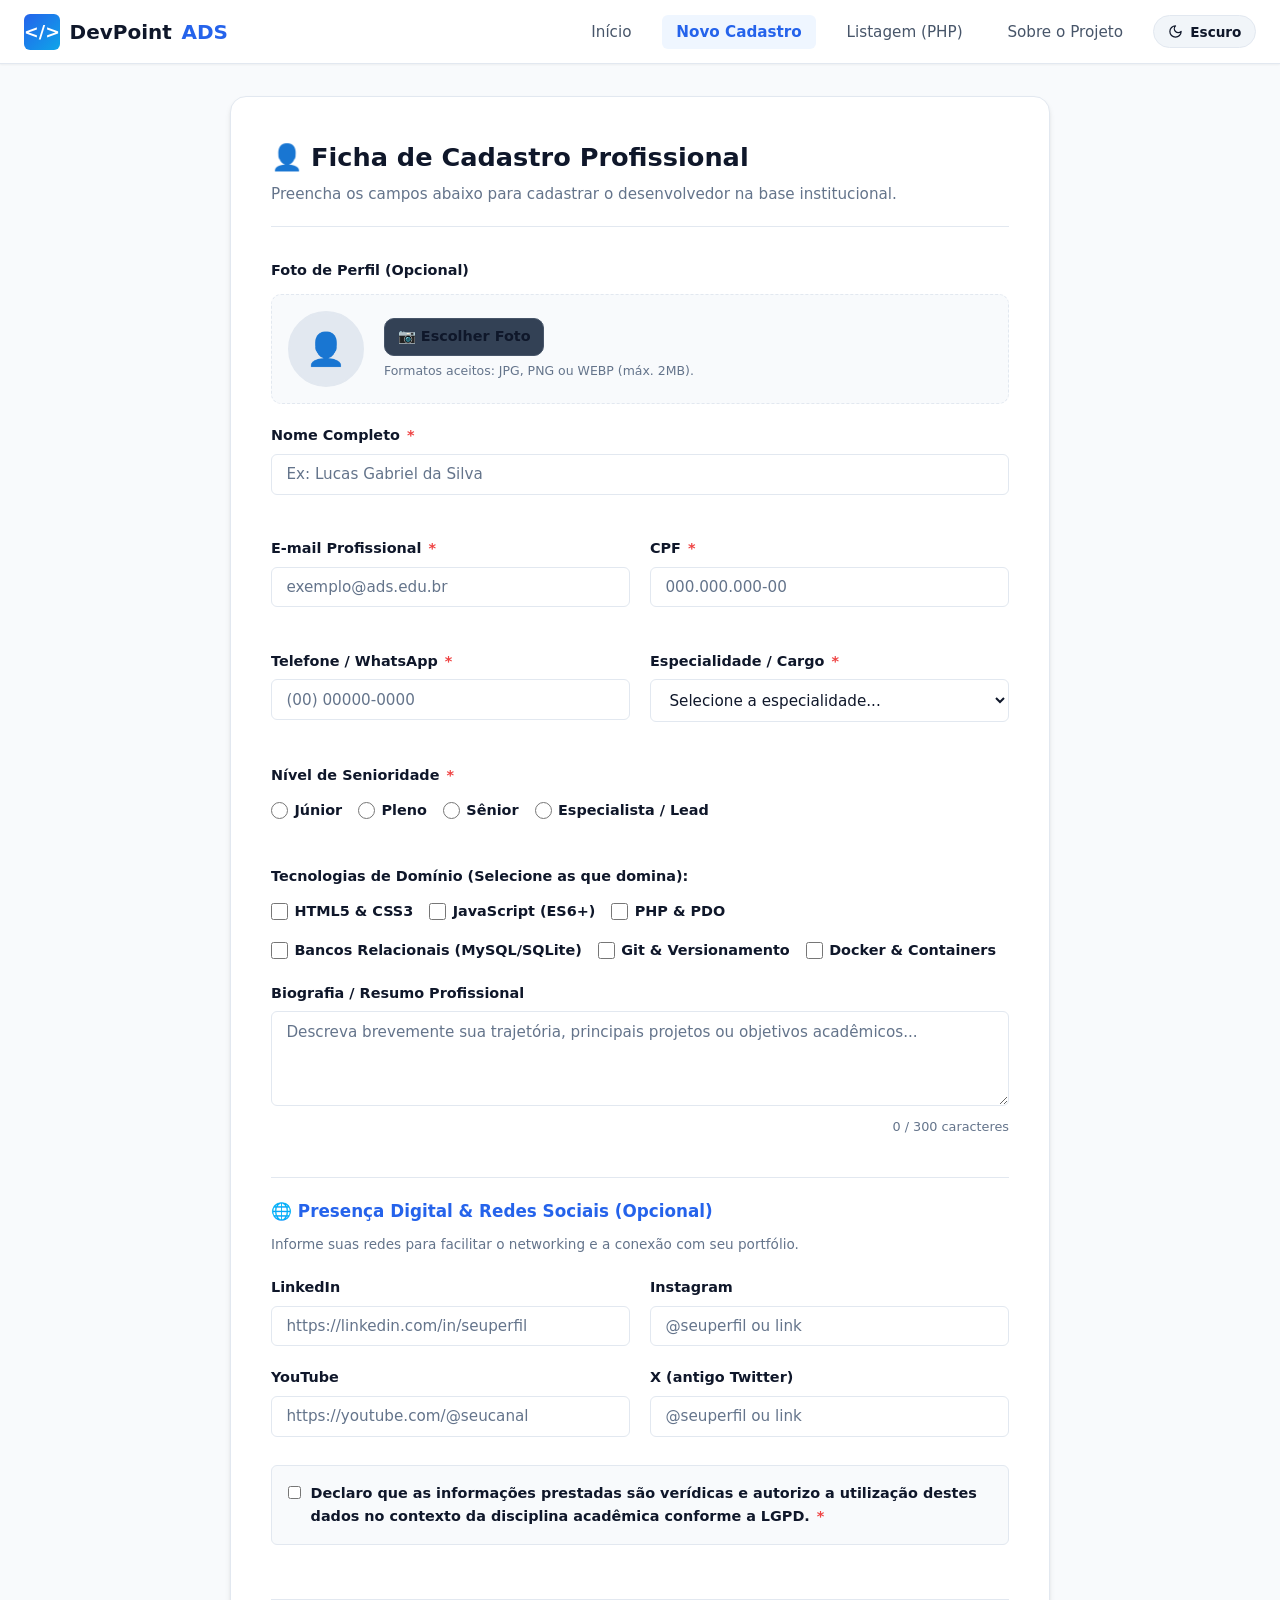
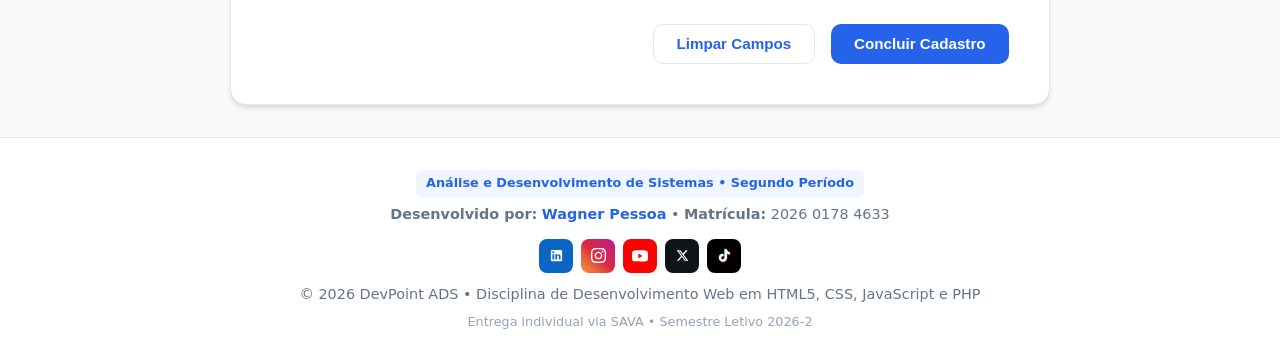
==== Introducao_Programacao_De_Computadores/Desenv. Web em Html5, Css, Javascript e Php/cadastro.html @ 794cc897 "Envio do Projeto" ====
<!DOCTYPE html>
<html lang="pt-BR">
<head>
    <meta charset="UTF-8">
    <meta name="viewport" content="width=device-width, initial-scale=1.0">
    <title>Cadastro de Desenvolvedor - DevPoint ADS</title>
    <script>
        (function () {
            var t = localStorage.getItem('devpoint-theme');
            if (!t) t = window.matchMedia('(prefers-color-scheme: dark)').matches ? 'dark' : 'light';
            document.documentElement.setAttribute('data-theme', t);
        })();
    </script>
    <link rel="stylesheet" href="css/style.css">
</head>
<body>

    <!-- CABEÇALHO / NAVBAR -->
    <header class="navbar">
        <div class="nav-container">
            <a href="index.html" class="brand">
                <div class="brand-icon">&lt;/&gt;</div>
                DevPoint <span>ADS</span>
            </a>
            <nav>
                <ul class="nav-links">
                    <li><a href="index.html">Início</a></li>
                    <li><a href="cadastro.html" class="active">Novo Cadastro</a></li>
                    <li><a href="listar.php">Listagem (PHP)</a></li>
                    <li><a href="sobre.html">Sobre o Projeto</a></li>
                    <li>
                        <button type="button" id="theme-toggle" class="theme-toggle-btn" aria-label="Alternar tema claro e escuro">
                            <span>Escuro</span>
                        </button>
                    </li>
                </ul>
            </nav>
        </div>
    </header>

    <!-- CONTEÚDO PRINCIPAL -->
    <main class="main-wrapper">

        <div class="form-card">
            <div class="form-header">
                <h2><span>&#128100;</span> Ficha de Cadastro Profissional</h2>
                <p>Preencha os campos abaixo para cadastrar o desenvolvedor na base institucional.</p>
            </div>

            <!-- FORMULÁRIO ENVIADO PARA O SCRIPT PHP VIA MÉTODO POST COM SUPORTE A UPLOAD -->
            <form id="form-cadastro" action="processa_cadastro.php" method="POST" enctype="multipart/form-data" novalidate>
                
                <div class="form-grid">

                    <!-- FOTO DE PERFIL COM PREVIEW INSTANTÂNEO -->
                    <div class="form-group form-group-full photo-upload-wrapper">
                        <label>Foto de Perfil (Opcional)</label>
                        <div class="photo-upload-box">
                            <div class="avatar-preview" id="avatar-preview-box">
                                <span id="avatar-icon">&#128100;</span>
                                <img id="avatar-img" src="" alt="Pré-visualização" style="display: none;">
                            </div>
                            <div class="photo-input-area">
                                <label for="foto" class="btn btn-secondary btn-sm" style="cursor: pointer; width: fit-content;">
                                    &#128247; Escolher Foto
                                </label>
                                <input type="file" id="foto" name="foto" accept="image/png, image/jpeg, image/webp" style="display: none;">
                                <button type="button" id="btn-remover-foto" class="btn btn-outline btn-sm" style="display: none; width: fit-content;">Remover</button>
                                <span class="photo-hint">Formatos aceitos: JPG, PNG ou WEBP (máx. 2MB).</span>
                            </div>
                        </div>
                    </div>

                    <!-- NOME COMPLETO -->
                    <div class="form-group form-group-full">
                        <label for="nome">Nome Completo <span class="required">*</span></label>
                        <input type="text" id="nome" name="nome" class="form-control" placeholder="Ex: Lucas Gabriel da Silva" required minlength="3">
                        <span class="field-feedback" id="feedback-nome"></span>
                    </div>

                    <!-- E-MAIL CORPORATIVO / ACADÊMICO -->
                    <div class="form-group">
                        <label for="email">E-mail Profissional <span class="required">*</span></label>
                        <input type="email" id="email" name="email" class="form-control" placeholder="exemplo@ads.edu.br" required>
                        <span class="field-feedback" id="feedback-email"></span>
                    </div>

                    <!-- CPF COM MÁSCARA JS -->
                    <div class="form-group">
                        <label for="cpf">CPF <span class="required">*</span></label>
                        <input type="text" id="cpf" name="cpf" class="form-control" placeholder="000.000.000-00" maxlength="14" required>
                        <span class="field-feedback" id="feedback-cpf"></span>
                    </div>

                    <!-- TELEFONE / WHATSAPP -->
                    <div class="form-group">
                        <label for="telefone">Telefone / WhatsApp <span class="required">*</span></label>
                        <input type="tel" id="telefone" name="telefone" class="form-control" placeholder="(00) 00000-0000" maxlength="15" required>
                        <span class="field-feedback" id="feedback-telefone"></span>
                    </div>

                    <!-- CARGO / ESPECIALIDADE (SELECT) -->
                    <div class="form-group">
                        <label for="cargo">Especialidade / Cargo <span class="required">*</span></label>
                        <select id="cargo" name="cargo" class="form-control" required>
                            <option value="">Selecione a especialidade...</option>
                            <option value="Desenvolvedor Front-End">Desenvolvedor Front-End</option>
                            <option value="Desenvolvedor Back-End">Desenvolvedor Back-End</option>
                            <option value="Desenvolvedor Full-Stack">Desenvolvedor Full-Stack</option>
                            <option value="Analista de Dados / BI">Analista de Dados / BI</option>
                            <option value="Engenheiro de DevOps">Engenheiro de DevOps</option>
                            <option value="Engenheiro de QA / Testes">Engenheiro de QA / Testes</option>
                        </select>
                        <span class="field-feedback" id="feedback-cargo"></span>
                    </div>

                    <!-- NÍVEL DE SENIORIDADE (RADIO BUTTONS) -->
                    <div class="form-group form-group-full">
                        <label>Nível de Senioridade <span class="required">*</span></label>
                        <div class="options-group">
                            <label class="option-item">
                                <input type="radio" name="nivel" value="Júnior" required> Júnior
                            </label>
                            <label class="option-item">
                                <input type="radio" name="nivel" value="Pleno"> Pleno
                            </label>
                            <label class="option-item">
                                <input type="radio" name="nivel" value="Sênior"> Sênior
                            </label>
                            <label class="option-item">
                                <input type="radio" name="nivel" value="Especialista / Lead"> Especialista / Lead
                            </label>
                        </div>
                        <span class="field-feedback" id="feedback-nivel"></span>
                    </div>

                    <!-- PRINCIPAIS COMPETÊNCIAS / HABILIDADES (CHECKBOXES) -->
                    <div class="form-group form-group-full">
                        <label>Tecnologias de Domínio (Selecione as que domina):</label>
                        <div class="options-group">
                            <label class="option-item">
                                <input type="checkbox" name="habilidades[]" value="HTML5/CSS3"> HTML5 &amp; CSS3
                            </label>
                            <label class="option-item">
                                <input type="checkbox" name="habilidades[]" value="JavaScript"> JavaScript (ES6+)
                            </label>
                            <label class="option-item">
                                <input type="checkbox" name="habilidades[]" value="PHP"> PHP &amp; PDO
                            </label>
                            <label class="option-item">
                                <input type="checkbox" name="habilidades[]" value="SQL/Relacional"> Bancos Relacionais (MySQL/SQLite)
                            </label>
                            <label class="option-item">
                                <input type="checkbox" name="habilidades[]" value="Git/GitHub"> Git &amp; Versionamento
                            </label>
                            <label class="option-item">
                                <input type="checkbox" name="habilidades[]" value="Docker"> Docker &amp; Containers
                            </label>
                        </div>
                    </div>

                    <!-- BIOGRAFIA / RESUMO DO PERFIL (TEXTAREA) -->
                    <div class="form-group form-group-full">
                        <label for="bio">Biografia / Resumo Profissional</label>
                        <textarea id="bio" name="bio" class="form-control" rows="4" maxlength="300" placeholder="Descreva brevemente sua trajetória, principais projetos ou objetivos acadêmicos..."></textarea>
                        <div class="textarea-char-count" id="bio-contador">0 / 300 caracteres</div>
                    </div>

                    <!-- SEÇÃO DE REDES SOCIAIS -->
                    <div class="form-group form-group-full form-section-divider">
                        <span class="form-section-title">&#127760; Presença Digital &amp; Redes Sociais (Opcional)</span>
                        <p class="form-section-desc">Informe suas redes para facilitar o networking e a conexão com seu portfólio.</p>
                    </div>

                    <!-- LINKEDIN -->
                    <div class="form-group">
                        <label for="linkedin">LinkedIn</label>
                        <input type="url" id="linkedin" name="linkedin" class="form-control" placeholder="https://linkedin.com/in/seuperfil">
                    </div>

                    <!-- INSTAGRAM -->
                    <div class="form-group">
                        <label for="instagram">Instagram</label>
                        <input type="text" id="instagram" name="instagram" class="form-control" placeholder="@seuperfil ou link">
                    </div>

                    <!-- YOUTUBE -->
                    <div class="form-group">
                        <label for="youtube">YouTube</label>
                        <input type="url" id="youtube" name="youtube" class="form-control" placeholder="https://youtube.com/@seucanal">
                    </div>

                    <!-- X (TWITTER) -->
                    <div class="form-group">
                        <label for="twitter_x">X (antigo Twitter)</label>
                        <input type="text" id="twitter_x" name="twitter_x" class="form-control" placeholder="@seuperfil ou link">
                    </div>

                    <!-- TERMOS E CONDIÇÕES (CHECKBOX OBRIGATÓRIO) -->
                    <div class="form-group form-group-full">
                        <div class="terms-box">
                            <input type="checkbox" id="termos" name="termos" value="aceito" required>
                            <label for="termos">
                                Declaro que as informações prestadas são verídicas e autorizo a utilização destes dados no contexto da disciplina acadêmica conforme a LGPD. <span class="required">*</span>
                            </label>
                        </div>
                        <span class="field-feedback" id="feedback-termos"></span>
                    </div>

                </div>

                <!-- BOTÕES DE SUBMISSÃO -->
                <div class="form-actions">
                    <button type="reset" class="btn btn-outline">Limpar Campos</button>
                    <button type="submit" class="btn btn-primary">Concluir Cadastro</button>
                </div>

            </form>
        </div>

    </main>

    <!-- RODAPÉ -->
    <footer>
        <div class="footer-content">
            <span class="footer-badge">Análise e Desenvolvimento de Sistemas &bull; Segundo Período</span>
            <p><strong>Desenvolvido por:</strong> <a href="https://github.com/WagnerPessoaDEV" target="_blank" rel="noopener noreferrer" class="author-name-link" title="Acessar Portfólio de Wagner Pessoa">Wagner Pessoa</a> &bull; <strong>Matrícula:</strong> 2026 0178 4633</p>
            <div class="footer-socials">
                <a href="https://www.linkedin.com/in/wagnerpessoadev/" target="_blank" rel="noopener noreferrer" class="social-btn social-btn-linkedin" title="LinkedIn">
                    <svg viewBox="0 0 24 24" width="15" height="15" fill="currentColor" aria-hidden="true"><path d="M19 3a2 2 0 0 1 2 2v14a2 2 0 0 1-2 2H5a2 2 0 0 1-2-2V5a2 2 0 0 1 2-2h14m-.5 15.5v-5.3a3.26 3.26 0 0 0-3.26-3.26c-.85 0-1.84.52-2.28 1.3v-1.11h-2.79v8.37h2.79v-4.93c0-.77.62-1.4 1.39-1.4a1.4 1.4 0 0 1 1.4 1.4v4.93h2.75M6.88 8.56a1.68 1.68 0 0 0 1.68-1.68c0-.93-.75-1.69-1.68-1.69a1.69 1.69 0 0 0-1.69 1.69c0 .93.76 1.68 1.69 1.68m1.39 9.94v-8.37H5.5v8.37h2.77z"/></svg>
                </a>
                <a href="https://www.instagram.com/wagnerpessoadev/" target="_blank" rel="noopener noreferrer" class="social-btn social-btn-instagram" title="Instagram">
                    <svg viewBox="0 0 24 24" width="15" height="15" fill="currentColor" aria-hidden="true"><path d="M12 2.163c3.204 0 3.584.012 4.85.07 3.252.148 4.771 1.691 4.919 4.919.058 1.265.069 1.645.069 4.849 0 3.205-.012 3.584-.069 4.849-.149 3.225-1.664 4.771-4.919 4.919-1.266.058-1.644.07-4.85.07-3.204 0-3.584-.012-4.849-.07-3.26-.149-4.771-1.699-4.919-4.92-.058-1.265-.07-1.644-.07-4.849 0-3.204.013-3.583.07-4.849.149-3.227 1.664-4.771 4.919-4.919 1.266-.057 1.645-.069 4.849-.069zm0-2.163c-3.259 0-3.667.014-4.947.072-4.358.2-6.78 2.618-6.98 6.98-.059 1.281-.073 1.689-.073 4.948 0 3.259.014 3.668.072 4.948.2 4.358 2.618 6.78 6.98 6.98 1.281.058 1.689.072 4.948.072 3.259 0 3.668-.014 4.948-.072 4.354-.2 6.782-2.618 6.979-6.98.059-1.28.073-1.689.073-4.948 0-3.259-.014-3.667-.072-4.947-.196-4.354-2.617-6.78-6.979-6.98-1.281-.059-1.69-.073-4.949-.073zm0 5.838c-3.403 0-6.162 2.759-6.162 6.162s2.759 6.163 6.162 6.163 6.162-2.759 6.162-6.163c0-3.403-2.759-6.162-6.162-6.162zm0 10.162c-2.209 0-4-1.79-4-4 0-2.209 1.791-4 4-4s4 1.791 4 4c0 2.21-1.791 4-4 4zm6.406-11.845c-.796 0-1.441.645-1.441 1.44s.645 1.44 1.441 1.44c.795 0 1.439-.645 1.439-1.44s-.644-1.44-1.439-1.44z"/></svg>
                </a>
                <a href="https://www.youtube.com/@wagnerpessoaDEV" target="_blank" rel="noopener noreferrer" class="social-btn social-btn-youtube" title="YouTube">
                    <svg viewBox="0 0 24 24" width="16" height="16" fill="currentColor" aria-hidden="true"><path d="M23.498 6.186a3.016 3.016 0 0 0-2.122-2.136C19.505 3.545 12 3.545 12 3.545s-7.505 0-9.377.505A3.017 3.017 0 0 0 .502 6.186C0 8.07 0 12 0 12s0 3.93.502 5.814a3.016 3.016 0 0 0 2.122 2.136c1.871.505 9.376.505 9.376.505s7.505 0 9.377-.505a3.015 3.015 0 0 0 2.122-2.136C24 15.93 24 12 24 12s0-3.93-.502-5.814zM9.545 15.568V8.432L15.818 12l-6.273 3.568z"/></svg>
                </a>
                <a href="https://x.com/WagnerPessoaDEV" target="_blank" rel="noopener noreferrer" class="social-btn social-btn-x" title="X (Twitter)">
                    <svg viewBox="0 0 24 24" width="13" height="13" fill="currentColor" aria-hidden="true"><path d="M18.244 2.25h3.308l-7.227 8.26 8.502 11.24H16.17l-5.214-6.817L4.99 21.75H1.68l7.73-8.835L1.254 2.25H8.08l4.713 6.231zm-1.161 17.52h1.833L7.084 4.126H5.117z"/></svg>
                </a>
                <a href="https://www.tiktok.com/@wagnerpessoadev" target="_blank" rel="noopener noreferrer" class="social-btn social-btn-tiktok" title="TikTok">
                    <svg viewBox="0 0 24 24" width="15" height="15" aria-hidden="true">
                        <path transform="translate(-0.7, -0.7)" fill="#25F4EE" d="M19.59 6.69a4.83 4.83 0 0 1-3.77-4.25V2h-3.45v13.67a2.89 2.89 0 0 1-5.2 1.74 2.89 2.89 0 0 1 2.31-4.64 2.93 2.93 0 0 1 .88.13V9.4a6.84 6.84 0 0 0-1-.05A6.33 6.33 0 0 0 5 20.1a6.34 6.34 0 0 0 10.86-4.43v-7a8.16 8.16 0 0 0 4.77 1.52v-3.4a4.85 4.85 0 0 1-1-.1z"/>
                        <path transform="translate(0.7, 0.7)" fill="#FE2C55" d="M19.59 6.69a4.83 4.83 0 0 1-3.77-4.25V2h-3.45v13.67a2.89 2.89 0 0 1-5.2 1.74 2.89 2.89 0 0 1 2.31-4.64 2.93 2.93 0 0 1 .88.13V9.4a6.84 6.84 0 0 0-1-.05A6.33 6.33 0 0 0 5 20.1a6.34 6.34 0 0 0 10.86-4.43v-7a8.16 8.16 0 0 0 4.77 1.52v-3.4a4.85 4.85 0 0 1-1-.1z"/>
                        <path fill="#FFFFFF" d="M19.59 6.69a4.83 4.83 0 0 1-3.77-4.25V2h-3.45v13.67a2.89 2.89 0 0 1-5.2 1.74 2.89 2.89 0 0 1 2.31-4.64 2.93 2.93 0 0 1 .88.13V9.4a6.84 6.84 0 0 0-1-.05A6.33 6.33 0 0 0 5 20.1a6.34 6.34 0 0 0 10.86-4.43v-7a8.16 8.16 0 0 0 4.77 1.52v-3.4a4.85 4.85 0 0 1-1-.1z"/>
                    </svg>
                </a>
            </div>
            <p>&copy; 2026 DevPoint ADS &bull; Disciplina de Desenvolvimento Web em HTML5, CSS, JavaScript e PHP</p>
            <p style="font-size: 0.8rem; color: #94a3b8;">Entrega individual via SAVA &bull; Semestre Letivo 2026-2</p>
        </div>
    </footer>

    <script src="js/main.js"></script>
</body>
</html>
---- Introducao_Programacao_De_Computadores/Desenv. Web em Html5, Css, Javascript e Php/css/style.css ----
/* ==============================================================================
   PROJETO: Sistema de Gestão de Desenvolvedores (DevPoint ADS)
   DISCIPLINA: Desenvolvimento Web em HTML5, CSS, JavaScript e PHP (2026-2)
   AUTOR: Wagner Pessoa (Matrícula: 2026 0178 4633) - ADS
   ARQUIVO: css/style.css
   CONCEITO: Design System com CSS Variables, Flexbox, Grid e Responsividade
   ============================================================================== */

/* --- 1. RESET E VARIÁVEIS GLOBAIS (TEMA CLARO & ESCURO) --- */
:root {
  color-scheme: light;

  --primary: #2563eb;
  --primary-hover: #1d4ed8;
  --primary-light: #eff6ff;
  --secondary: #475569;
  --accent: #0ea5e9;
  --success: #10b981;
  --success-bg: #ecfdf5;
  --danger: #ef4444;
  --danger-hover: #dc2626;
  --danger-bg: #fef2f2;
  --warning: #f59e0b;
  --warning-bg: #fffbeb;

  --bg-page: #f8fafc;
  --bg-surface: #ffffff;
  --bg-card: #ffffff;
  --bg-input: #ffffff;
  --bg-subtle: #f1f5f9;
  --bg-avatar: #e2e8f0;
  --bg-hover: #f8fafc;
  --text-main: #0f172a;
  --text-muted: #64748b;
  --border-color: #e2e8f0;
  --border-focus: #3b82f6;
  --card-hover-border: #cbd5e1;

  --hero-bg: linear-gradient(135deg, #1e293b, #0f172a);
  --btn-secondary-bg: #334155;
  --btn-secondary-text: #f1f5f9;
  --btn-secondary-border: #475569;
  --btn-secondary-hover: #475569;

  --badge-junior-bg: #dbeafe;
  --badge-junior-text: #1e40af;
  --badge-pleno-bg: #fef3c7;
  --badge-pleno-text: #92400e;
  --badge-senior-bg: #d1fae5;
  --badge-senior-text: #065f46;
  --badge-tech-text: #334155;

  --alert-success-border: #a7f3d0;
  --alert-success-text: #065f46;
  --alert-danger-border: #fecaca;
  --alert-danger-text: #991b1b;

  --shadow-sm: 0 1px 2px 0 rgba(0, 0, 0, 0.05);
  --shadow-md: 0 4px 6px -1px rgba(0, 0, 0, 0.1), 0 2px 4px -2px rgba(0, 0, 0, 0.1);
  --shadow-lg: 0 10px 15px -3px rgba(0, 0, 0, 0.1), 0 4px 6px -4px rgba(0, 0, 0, 0.1);

  --radius-sm: 6px;
  --radius-md: 10px;
  --radius-lg: 16px;
  --transition: all 0.2s ease-in-out;
  --font-family: system-ui, -apple-system, 'Segoe UI', Roboto, Helvetica, Arial, sans-serif;
}

[data-theme="dark"] {
  color-scheme: dark;

  --primary: #3b82f6;
  --primary-hover: #60a5fa;
  --primary-light: rgba(59, 130, 246, 0.16);
  --secondary: #cbd5e1;
  --accent: #38bdf8;
  --success: #34d399;
  --success-bg: rgba(16, 185, 129, 0.14);
  --danger: #f87171;
  --danger-hover: #ef4444;
  --danger-bg: rgba(239, 68, 68, 0.15);
  --warning: #fbbf24;
  --warning-bg: rgba(245, 158, 11, 0.14);

  --bg-page: #0b1120;
  --bg-surface: #0f172a;
  --bg-card: #111c31;
  --bg-input: #0b1324;
  --bg-subtle: #1e293b;
  --bg-avatar: #1e293b;
  --bg-hover: rgba(59, 130, 246, 0.08);
  --text-main: #f1f5f9;
  --text-muted: #94a3b8;
  --border-color: #1e293b;
  --border-focus: #60a5fa;
  --card-hover-border: #334155;

  --hero-bg: linear-gradient(135deg, #131f38, #080d1a);
  --btn-secondary-bg: #1e293b;
  --btn-secondary-text: #e2e8f0;
  --btn-secondary-border: #334155;
  --btn-secondary-hover: #334155;

  --badge-junior-bg: rgba(59, 130, 246, 0.2);
  --badge-junior-text: #93c5fd;
  --badge-pleno-bg: rgba(245, 158, 11, 0.2);
  --badge-pleno-text: #fcd34d;
  --badge-senior-bg: rgba(16, 185, 129, 0.2);
  --badge-senior-text: #6ee7b7;
  --badge-tech-text: #cbd5e1;

  --alert-success-border: rgba(16, 185, 129, 0.35);
  --alert-success-text: #6ee7b7;
  --alert-danger-border: rgba(239, 68, 68, 0.35);
  --alert-danger-text: #fca5a5;

  --shadow-sm: 0 1px 2px 0 rgba(0, 0, 0, 0.35);
  --shadow-md: 0 4px 10px -1px rgba(0, 0, 0, 0.45), 0 2px 4px -2px rgba(0, 0, 0, 0.35);
  --shadow-lg: 0 10px 20px -3px rgba(0, 0, 0, 0.55), 0 4px 6px -4px rgba(0, 0, 0, 0.4);
}

* {
  margin: 0;
  padding: 0;
  box-sizing: border-box;
}

body {
  font-family: var(--font-family);
  background-color: var(--bg-page);
  color: var(--text-main);
  line-height: 1.6;
  min-height: 100vh;
  display: flex;
  flex-direction: column;
  transition: background-color 0.25s ease, color 0.2s ease;
}

code {
  background-color: var(--bg-subtle);
  color: var(--primary);
  padding: 0.15rem 0.4rem;
  border-radius: 4px;
  font-size: 0.85em;
}

/* --- 2. HEADER E NAVEGAÇÃO --- */
.navbar {
  background-color: var(--bg-surface);
  border-bottom: 1px solid var(--border-color);
  position: sticky;
  top: 0;
  z-index: 100;
  box-shadow: var(--shadow-sm);
}

.nav-container {
  max-width: 1280px;
  margin: 0 auto;
  padding: 0.85rem 1.5rem;
  display: flex;
  justify-content: space-between;
  align-items: center;
}

.brand {
  display: flex;
  align-items: center;
  gap: 0.6rem;
  text-decoration: none;
  font-size: 1.25rem;
  font-weight: 700;
  color: var(--text-main);
}

.brand-icon {
  background: linear-gradient(135deg, var(--primary), var(--accent));
  color: #fff;
  width: 36px;
  height: 36px;
  border-radius: var(--radius-sm);
  display: flex;
  align-items: center;
  justify-content: center;
  font-size: 1.1rem;
}

.brand span {
  color: var(--primary);
}

.nav-links {
  display: flex;
  list-style: none;
  gap: 1rem;
  align-items: center;
}

.nav-links a {
  text-decoration: none;
  color: var(--secondary);
  font-weight: 500;
  padding: 0.5rem 0.9rem;
  border-radius: var(--radius-sm);
  transition: var(--transition);
  font-size: 0.95rem;
}

.nav-links a:hover {
  color: var(--primary);
  background-color: var(--primary-light);
}

.nav-links a.active {
  color: var(--primary);
  background-color: var(--primary-light);
  font-weight: 600;
}

/* Botão de alternância de tema (Claro/Escuro) */
.theme-toggle-btn {
  display: inline-flex;
  align-items: center;
  gap: 0.45rem;
  padding: 0.45rem 0.85rem;
  border-radius: 999px;
  background-color: var(--bg-subtle);
  color: var(--text-main);
  border: 1px solid var(--border-color);
  font-family: inherit;
  font-size: 0.85rem;
  font-weight: 600;
  cursor: pointer;
  transition: var(--transition);
}

.theme-toggle-btn:hover {
  border-color: var(--primary);
  color: var(--primary);
  background-color: var(--primary-light);
}

.theme-toggle-btn svg {
  display: block;
  flex-shrink: 0;
}

/* --- 3. CONTAINER PRINCIPAL --- */
.main-wrapper {
  flex: 1;
  max-width: 1280px;
  width: 100%;
  margin: 2rem auto;
  padding: 0 1.5rem;
}

/* --- 4. HERO SECTION (HOME) --- */
.hero {
  background: var(--hero-bg);
  color: #ffffff;
  border: 1px solid var(--border-color);
  border-radius: var(--radius-lg);
  padding: 3.5rem 2rem;
  text-align: center;
  margin-bottom: 2.5rem;
  box-shadow: var(--shadow-md);
  position: relative;
  overflow: hidden;
}

.hero::after {
  content: "";
  position: absolute;
  top: -50%;
  right: -20%;
  width: 400px;
  height: 400px;
  background: radial-gradient(circle, rgba(37, 99, 235, 0.25) 0%, transparent 70%);
  pointer-events: none;
}

.hero-tag {
  display: inline-block;
  background-color: rgba(37, 99, 235, 0.2);
  color: #93c5fd;
  border: 1px solid rgba(147, 197, 253, 0.3);
  padding: 0.35rem 0.9rem;
  border-radius: 999px;
  font-size: 0.85rem;
  font-weight: 600;
  margin-bottom: 1rem;
}

.hero h1 {
  font-size: 2.4rem;
  font-weight: 800;
  letter-spacing: -0.025em;
  margin-bottom: 1rem;
}

.hero p {
  font-size: 1.15rem;
  color: #cbd5e1;
  max-width: 680px;
  margin: 0 auto 2rem;
}

.hero-actions {
  display: flex;
  gap: 1rem;
  justify-content: center;
  flex-wrap: wrap;
}

/* --- 5. BOTÕES --- */
.btn {
  display: inline-flex;
  align-items: center;
  justify-content: center;
  gap: 0.5rem;
  padding: 0.65rem 1.4rem;
  border-radius: var(--radius-md);
  font-size: 0.95rem;
  font-weight: 600;
  cursor: pointer;
  text-decoration: none;
  border: 1px solid transparent;
  transition: var(--transition);
}

.btn-primary {
  background-color: var(--primary);
  color: #ffffff;
}

.btn-primary:hover {
  background-color: var(--primary-hover);
  box-shadow: 0 4px 12px rgba(37, 99, 235, 0.3);
  transform: translateY(-1px);
}

.btn-secondary {
  background-color: var(--btn-secondary-bg);
  color: var(--btn-secondary-text);
  border: 1px solid var(--btn-secondary-border);
}

.btn-secondary:hover {
  background-color: var(--btn-secondary-hover);
  color: #ffffff;
}

.btn-outline {
  background-color: transparent;
  color: var(--primary);
  border-color: var(--border-color);
}

.btn-outline:hover {
  background-color: var(--primary-light);
  border-color: var(--primary);
}

.btn-danger {
  background-color: var(--danger);
  color: #ffffff;
}

.btn-danger:hover {
  background-color: var(--danger-hover);
}

.btn-sm {
  padding: 0.4rem 0.8rem;
  font-size: 0.85rem;
}

/* --- 6. GRIDS E CARDS --- */
.grid-cards {
  display: grid;
  grid-template-columns: repeat(auto-fit, minmax(280px, 1fr));
  gap: 1.5rem;
  margin-bottom: 2.5rem;
}

.card {
  background-color: var(--bg-card);
  border: 1px solid var(--border-color);
  border-radius: var(--radius-md);
  padding: 1.75rem;
  box-shadow: var(--shadow-sm);
  transition: var(--transition);
}

.card:hover {
  border-color: var(--card-hover-border);
  box-shadow: var(--shadow-md);
  transform: translateY(-2px);
}

.card-icon {
  width: 48px;
  height: 48px;
  border-radius: var(--radius-md);
  background-color: var(--primary-light);
  color: var(--primary);
  display: flex;
  align-items: center;
  justify-content: center;
  font-size: 1.4rem;
  margin-bottom: 1rem;
}

.card h3 {
  font-size: 1.2rem;
  margin-bottom: 0.5rem;
  color: var(--text-main);
}

.card p {
  color: var(--text-muted);
  font-size: 0.95rem;
}

/* --- 7. FORMULÁRIO DE CADASTRO --- */
.form-card {
  background-color: var(--bg-card);
  border: 1px solid var(--border-color);
  border-radius: var(--radius-lg);
  padding: 2.5rem;
  box-shadow: var(--shadow-md);
  max-width: 820px;
  margin: 0 auto;
}

.form-header {
  border-bottom: 1px solid var(--border-color);
  padding-bottom: 1.25rem;
  margin-bottom: 2rem;
}

.form-header h2 {
  font-size: 1.6rem;
  color: var(--text-main);
  display: flex;
  align-items: center;
  gap: 0.5rem;
}

.form-header p {
  color: var(--text-muted);
  font-size: 0.95rem;
  margin-top: 0.25rem;
}

.form-grid {
  display: grid;
  grid-template-columns: 1fr 1fr;
  gap: 1.25rem;
}

.form-group-full {
  grid-column: 1 / -1;
}

.form-group {
  display: flex;
  flex-direction: column;
  gap: 0.4rem;
}

.form-group label {
  font-weight: 600;
  font-size: 0.9rem;
  color: var(--text-main);
}

.form-group label .required {
  color: var(--danger);
  margin-left: 2px;
}

.form-control {
  width: 100%;
  padding: 0.65rem 0.9rem;
  font-size: 0.95rem;
  font-family: inherit;
  color: var(--text-main);
  background-color: var(--bg-input);
  border: 1px solid var(--border-color);
  border-radius: var(--radius-sm);
  transition: var(--transition);
}

.form-control::placeholder {
  color: var(--text-muted);
}

select.form-control option {
  background-color: var(--bg-card);
  color: var(--text-main);
}

.form-control:focus {
  outline: none;
  border-color: var(--border-focus);
  box-shadow: 0 0 0 3px rgba(37, 99, 235, 0.15);
}

.form-control.is-invalid {
  border-color: var(--danger);
  background-color: var(--danger-bg);
}

.form-control.is-valid {
  border-color: var(--success);
}

.field-feedback {
  font-size: 0.8rem;
  color: var(--danger);
  min-height: 1rem;
}

/* Upload e Pré-visualização de Foto */
.photo-upload-box {
  display: flex;
  align-items: center;
  gap: 1.25rem;
  padding: 1rem;
  background-color: var(--bg-page);
  border: 1px dashed var(--border-color);
  border-radius: var(--radius-md);
  margin-top: 0.35rem;
}

.avatar-preview {
  width: 76px;
  height: 76px;
  border-radius: 50%;
  background-color: var(--bg-avatar);
  border: 2px solid var(--border-color);
  display: flex;
  align-items: center;
  justify-content: center;
  overflow: hidden;
  font-size: 2rem;
  color: var(--text-muted);
  flex-shrink: 0;
}

.avatar-preview img {
  width: 100%;
  height: 100%;
  object-fit: cover;
}

.photo-input-area {
  display: flex;
  flex-direction: column;
  gap: 0.35rem;
}

.photo-hint {
  font-size: 0.78rem;
  color: var(--text-muted);
}

/* Divisores de Seção no Formulário */
.form-section-divider {
  margin-top: 1.25rem;
  padding-top: 1.25rem;
  border-top: 1px solid var(--border-color);
}

.form-section-title {
  font-size: 1.05rem;
  font-weight: 700;
  color: var(--primary);
  display: block;
}

.form-section-desc {
  font-size: 0.85rem;
  color: var(--text-muted);
  margin-top: 0.2rem;
}

/* Redes Sociais na Tabela de Listagem */
.social-badges {
  display: flex;
  align-items: center;
  gap: 0.35rem;
  margin-top: 0.4rem;
  flex-wrap: nowrap;
}

.social-badges .social-btn {
  width: 26px;
  height: 26px;
  padding: 0;
  border-radius: 6px;
}

.social-btn {
  display: inline-flex;
  align-items: center;
  justify-content: center;
  gap: 0.4rem;
  padding: 0.25rem 0.6rem;
  border-radius: var(--radius-sm);
  font-size: 0.8rem;
  font-weight: 600;
  text-decoration: none;
  transition: var(--transition);
}

.social-btn svg {
  display: block;
  flex-shrink: 0;
}

.footer-socials .social-btn {
  width: 34px;
  height: 34px;
  padding: 0;
  border-radius: 8px;
}

.social-btn-linkedin {
  background-color: #0a66c2;
  color: #ffffff;
}

.social-btn-instagram {
  background: linear-gradient(45deg, #f09433 0%, #e6683c 25%, #dc2743 50%, #cc2366 75%, #bc1888 100%);
  color: #ffffff;
}

.social-btn-youtube {
  background-color: #ff0000;
  color: #ffffff;
}

.social-btn-x {
  background-color: #0f1419;
  color: #ffffff;
}

.social-btn-tiktok {
  background-color: #010101;
  color: #ffffff;
}

[data-theme="dark"] .social-btn-x,
[data-theme="dark"] .social-btn-tiktok {
  box-shadow: inset 0 0 0 1px rgba(255, 255, 255, 0.18);
}

.social-btn:hover {
  opacity: 0.85;
  transform: translateY(-1px);
}

.dev-avatar-table,
.dev-avatar-fallback {
  width: 50px;
  height: 50px;
  border-radius: 50%;
  border: 2px solid var(--border-color);
  box-shadow: var(--shadow-sm);
  flex-shrink: 0;
}

.dev-avatar-table {
  object-fit: cover;
}

.dev-avatar-fallback {
  background-color: var(--bg-avatar);
  display: flex;
  align-items: center;
  justify-content: center;
  font-size: 1.35rem;
  color: var(--text-muted);
}

.dev-profile-cell {
  display: flex;
  align-items: center;
  gap: 0.85rem;
  min-width: 230px;
}

.dev-profile-info {
  display: flex;
  flex-direction: column;
  gap: 0.15rem;
}

.dev-name {
  color: var(--text-main);
  font-size: 0.98rem;
  font-weight: 700;
  line-height: 1.25;
  white-space: nowrap;
}

.dev-cpf {
  font-size: 0.8rem;
  color: var(--text-muted);
  white-space: nowrap;
  font-variant-numeric: tabular-nums;
}

.dev-contact-cell {
  display: flex;
  flex-direction: column;
  gap: 0.2rem;
  white-space: nowrap;
}

.dev-email {
  color: var(--primary);
  text-decoration: none;
  font-weight: 500;
  font-size: 0.9rem;
}

.dev-email:hover {
  text-decoration: underline;
}

.dev-phone {
  color: var(--text-muted);
  font-size: 0.82rem;
  font-variant-numeric: tabular-nums;
}

.dev-role-cell {
  display: flex;
  flex-direction: column;
  align-items: flex-start;
  gap: 0.35rem;
  white-space: nowrap;
}

.dev-cargo {
  font-weight: 600;
  font-size: 0.9rem;
  color: var(--text-main);
}

.dev-skills-cell {
  min-width: 195px;
  max-width: 265px;
}

.skills-list {
  display: flex;
  flex-wrap: wrap;
  gap: 0.35rem;
}

.dev-bio-snippet {
  font-size: 0.8rem;
  color: var(--text-muted);
  margin-top: 0.45rem;
  font-style: italic;
  line-height: 1.4;
}

.dev-date-cell {
  white-space: nowrap;
  font-size: 0.85rem;
  color: var(--secondary);
  font-variant-numeric: tabular-nums;
}

.textarea-char-count {
  font-size: 0.8rem;
  color: var(--text-muted);
  text-align: right;
  margin-top: 0.25rem;
}

/* Opções de rádio e checkbox personalizadas */
.options-group {
  display: flex;
  flex-wrap: wrap;
  gap: 1rem;
  margin-top: 0.35rem;
}

.option-item {
  display: flex;
  align-items: center;
  gap: 0.4rem;
  font-size: 0.92rem;
  cursor: pointer;
  color: var(--text-main);
}

.option-item input[type="radio"],
.option-item input[type="checkbox"] {
  cursor: pointer;
  accent-color: var(--primary);
  width: 17px;
  height: 17px;
}

.terms-box {
  display: flex;
  align-items: flex-start;
  gap: 0.6rem;
  padding: 1rem;
  background-color: var(--bg-page);
  border: 1px solid var(--border-color);
  border-radius: var(--radius-sm);
  margin-top: 0.5rem;
}

.terms-box input {
  margin-top: 0.25rem;
}

.form-actions {
  display: flex;
  justify-content: flex-end;
  gap: 1rem;
  margin-top: 2rem;
  padding-top: 1.5rem;
  border-top: 1px solid var(--border-color);
}

/* --- 8. TABELA DE DADOS (LISTAR) --- */
.table-card {
  background-color: var(--bg-card);
  border: 1px solid var(--border-color);
  border-radius: var(--radius-lg);
  padding: 1.75rem;
  box-shadow: var(--shadow-sm);
}

.table-toolbar {
  display: flex;
  justify-content: space-between;
  align-items: center;
  flex-wrap: wrap;
  gap: 1rem;
  margin-bottom: 1.5rem;
}

.search-box {
  position: relative;
  min-width: 280px;
}

.search-box input {
  padding-left: 2.2rem;
}

.search-icon {
  position: absolute;
  left: 0.75rem;
  top: 50%;
  transform: translateY(-50%);
  color: var(--text-muted);
  font-size: 0.9rem;
}

.table-responsive {
  width: 100%;
  overflow-x: auto;
}

table {
  width: 100%;
  border-collapse: collapse;
  text-align: left;
}

th {
  background-color: var(--bg-subtle);
  color: var(--secondary);
  font-size: 0.78rem;
  text-transform: uppercase;
  letter-spacing: 0.04em;
  font-weight: 700;
  padding: 0.85rem 0.75rem;
  border-bottom: 2px solid var(--border-color);
  white-space: nowrap;
}

td {
  padding: 0.95rem 0.75rem;
  border-bottom: 1px solid var(--border-color);
  font-size: 0.93rem;
  vertical-align: middle;
}

tbody tr:hover {
  background-color: var(--bg-hover);
}

/* Badges e tags */
.badge {
  display: inline-block;
  padding: 0.25rem 0.6rem;
  border-radius: 999px;
  font-size: 0.78rem;
  font-weight: 600;
}

.badge-junior {
  background-color: var(--badge-junior-bg);
  color: var(--badge-junior-text);
}

.badge-pleno {
  background-color: var(--badge-pleno-bg);
  color: var(--badge-pleno-text);
}

.badge-senior {
  background-color: var(--badge-senior-bg);
  color: var(--badge-senior-text);
}

.badge-tech {
  background-color: var(--bg-subtle);
  color: var(--badge-tech-text);
  border: 1px solid var(--border-color);
  margin: 0;
  white-space: nowrap;
}

/* --- 9. ALERTAS --- */
.alert {
  padding: 1rem 1.25rem;
  border-radius: var(--radius-md);
  margin-bottom: 1.5rem;
  display: flex;
  align-items: center;
  justify-content: space-between;
  border: 1px solid transparent;
}

.alert-success {
  background-color: var(--success-bg);
  border-color: var(--alert-success-border);
  color: var(--alert-success-text);
}

.alert-danger {
  background-color: var(--danger-bg);
  border-color: var(--alert-danger-border);
  color: var(--alert-danger-text);
}

.alert-close {
  background: transparent;
  border: none;
  font-size: 1.2rem;
  cursor: pointer;
  color: inherit;
  opacity: 0.6;
}

.alert-close:hover {
  opacity: 1;
}

/* Card de Perfil do Autor / Aluno (sobre.html) */
.author-card {
  background-color: var(--bg-surface);
  border: 1px solid var(--border-color);
  border-radius: var(--radius-lg);
  padding: 1.75rem;
  box-shadow: var(--shadow-sm);
  display: flex;
  flex-direction: column;
  gap: 1.5rem;
}

.author-card-header {
  display: flex;
  align-items: center;
  gap: 1.5rem;
  flex-wrap: wrap;
}

.author-avatar-wrapper {
  position: relative;
  width: 90px;
  height: 90px;
  border-radius: 50%;
  overflow: hidden;
  border: 3px solid var(--primary);
  box-shadow: var(--shadow-md);
  flex-shrink: 0;
  background-color: var(--bg-subtle);
}

.author-avatar-img {
  width: 100%;
  height: 100%;
  object-fit: cover;
  object-position: center 58%;
  display: block;
}

.author-info h3 {
  font-size: 1.4rem;
  color: var(--text-main);
  margin-bottom: 0.2rem;
}

.author-subtitle {
  color: var(--text-muted);
  font-size: 0.95rem;
  margin-bottom: 0.75rem;
}

.author-socials {
  margin-top: 0.5rem;
  display: flex;
  gap: 0.5rem;
  flex-wrap: wrap;
}

.author-socials .social-btn {
  padding: 0.35rem 0.75rem;
  font-size: 0.85rem;
}

.author-name-link {
  color: var(--primary);
  text-decoration: none;
  font-weight: 700;
  transition: var(--transition);
}

.author-name-link:hover {
  color: var(--primary-hover);
  text-decoration: underline;
}

.footer-socials {
  display: flex;
  justify-content: center;
  gap: 0.5rem;
  margin-top: 0.4rem;
  margin-bottom: 0.2rem;
  flex-wrap: wrap;
}

/* --- 10. FOOTER --- */
footer {
  background-color: var(--bg-surface);
  border-top: 1px solid var(--border-color);
  padding: 2rem 1.5rem;
  margin-top: auto;
  text-align: center;
}

.footer-content {
  max-width: 1280px;
  margin: 0 auto;
  color: var(--text-muted);
  font-size: 0.9rem;
  display: flex;
  flex-direction: column;
  gap: 0.4rem;
}

.footer-badge {
  display: inline-block;
  background-color: var(--primary-light);
  color: var(--primary);
  font-weight: 600;
  padding: 0.2rem 0.6rem;
  border-radius: var(--radius-sm);
  font-size: 0.8rem;
  width: fit-content;
  margin: 0 auto;
}

/* --- 11. RESPONSIVIDADE --- */
@media (max-width: 768px) {
  .nav-container {
    flex-direction: column;
    gap: 1rem;
  }

  .nav-links {
    flex-wrap: wrap;
    justify-content: center;
  }

  .form-grid {
    grid-template-columns: 1fr;
  }

  .hero h1 {
    font-size: 1.8rem;
  }

  .hero p {
    font-size: 1rem;
  }

  .form-card {
    padding: 1.5rem;
  }

  .table-toolbar {
    flex-direction: column;
    align-items: stretch;
  }

  .search-box {
    width: 100%;
  }
}
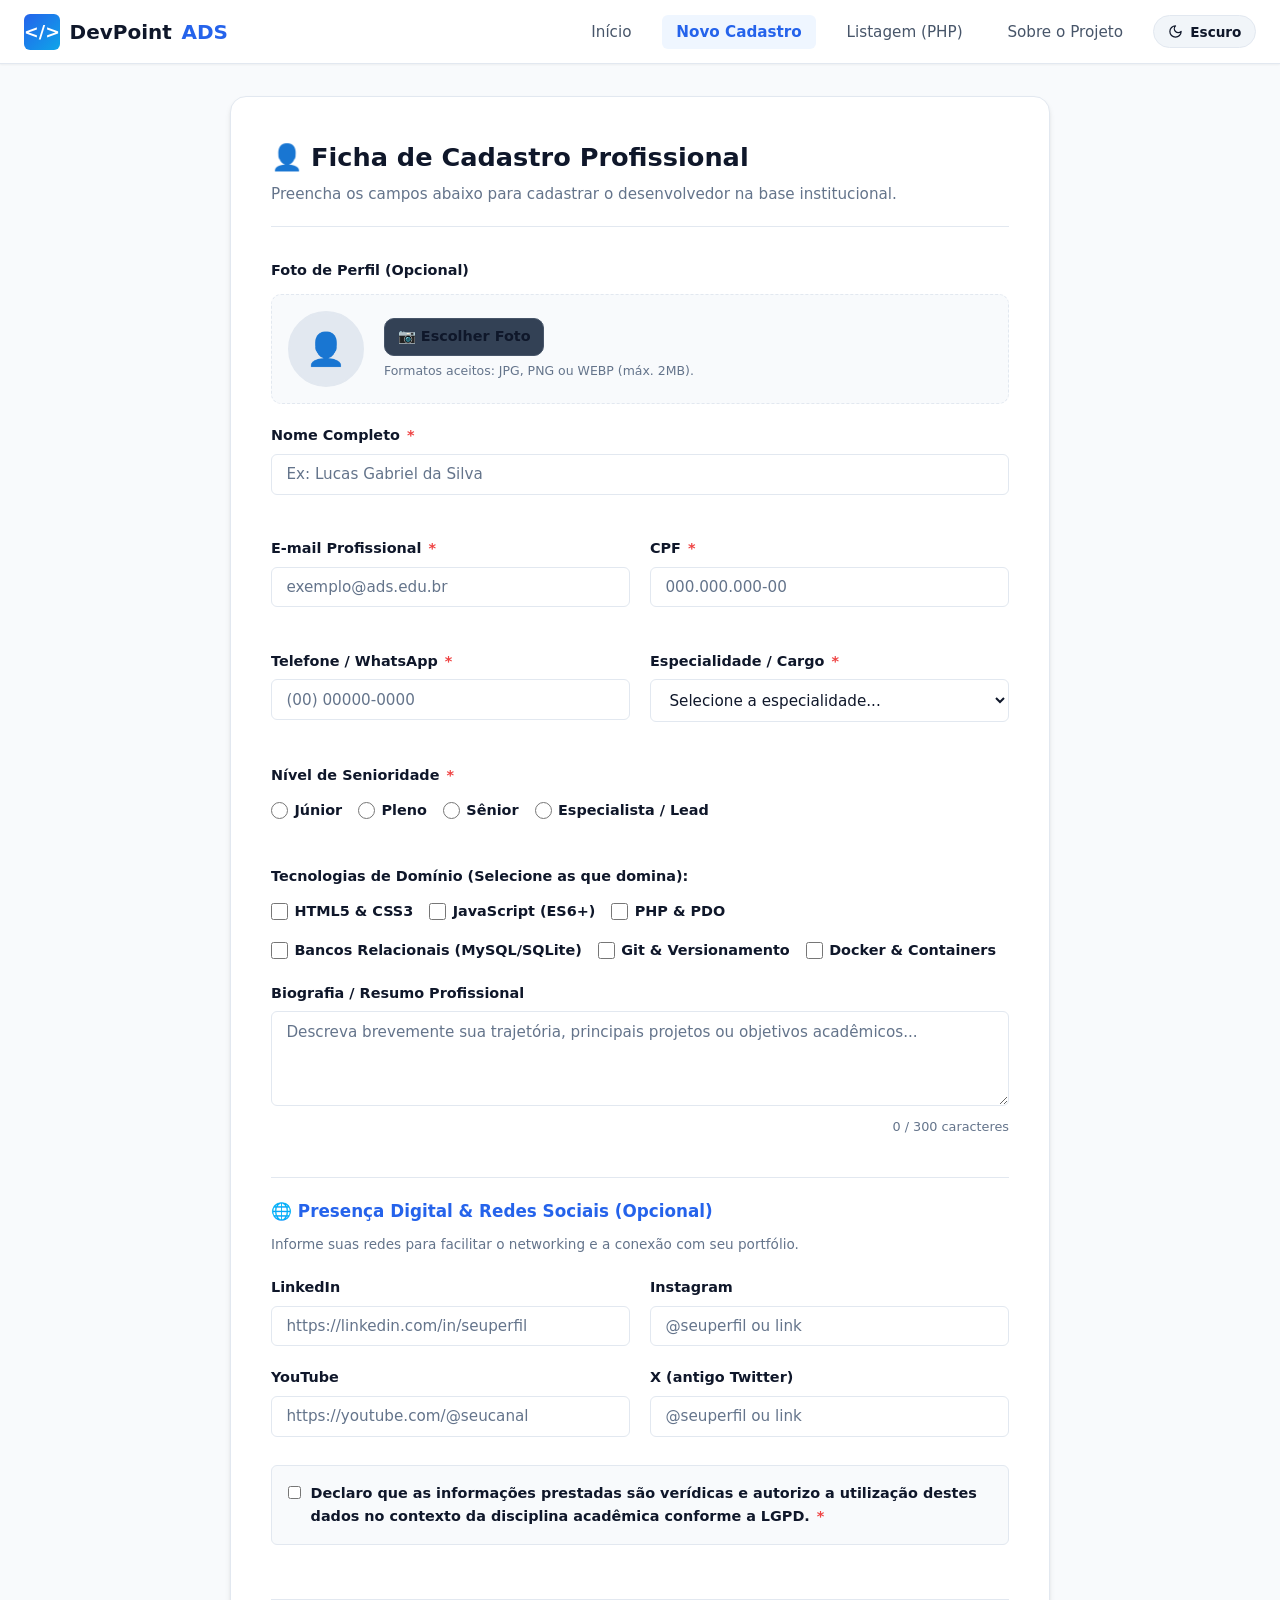
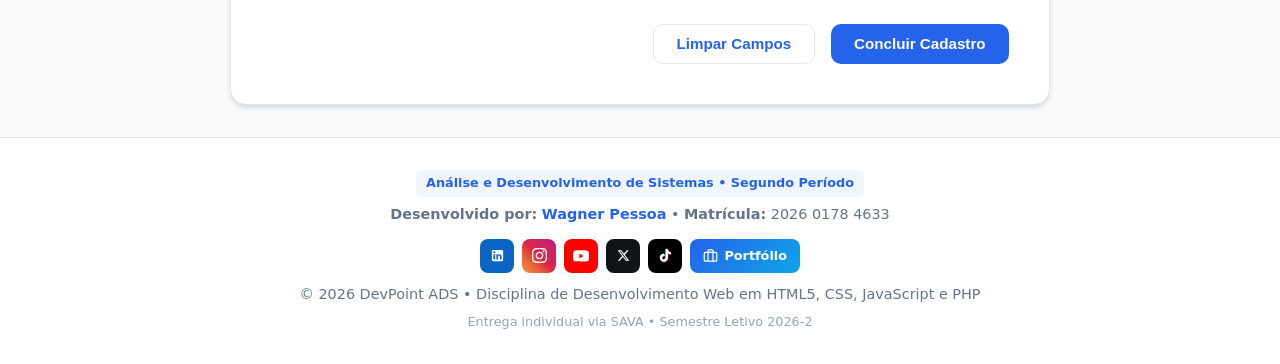
==== commit 316ede82: "feat: adicionar seção de portfólio" ====
--- a/Introducao_Programacao_De_Computadores/Desenv. Web em Html5, Css, Javascript e Php/cadastro.html
+++ b/Introducao_Programacao_De_Computadores/Desenv. Web em Html5, Css, Javascript e Php/cadastro.html
@@ -224,7 +224,7 @@
     <footer>
         <div class="footer-content">
             <span class="footer-badge">Análise e Desenvolvimento de Sistemas &bull; Segundo Período</span>
-            <p><strong>Desenvolvido por:</strong> <a href="https://github.com/WagnerPessoaDEV" target="_blank" rel="noopener noreferrer" class="author-name-link" title="Acessar Portfólio de Wagner Pessoa">Wagner Pessoa</a> &bull; <strong>Matrícula:</strong> 2026 0178 4633</p>
+            <p><strong>Desenvolvido por:</strong> <a href="https://wagnerpessoa.me" target="_blank" rel="noopener noreferrer" class="author-name-link" title="Acessar Portfólio de Wagner Pessoa">Wagner Pessoa</a> &bull; <strong>Matrícula:</strong> 2026 0178 4633</p>
             <div class="footer-socials">
                 <a href="https://www.linkedin.com/in/wagnerpessoadev/" target="_blank" rel="noopener noreferrer" class="social-btn social-btn-linkedin" title="LinkedIn">
                     <svg viewBox="0 0 24 24" width="15" height="15" fill="currentColor" aria-hidden="true"><path d="M19 3a2 2 0 0 1 2 2v14a2 2 0 0 1-2 2H5a2 2 0 0 1-2-2V5a2 2 0 0 1 2-2h14m-.5 15.5v-5.3a3.26 3.26 0 0 0-3.26-3.26c-.85 0-1.84.52-2.28 1.3v-1.11h-2.79v8.37h2.79v-4.93c0-.77.62-1.4 1.39-1.4a1.4 1.4 0 0 1 1.4 1.4v4.93h2.75M6.88 8.56a1.68 1.68 0 0 0 1.68-1.68c0-.93-.75-1.69-1.68-1.69a1.69 1.69 0 0 0-1.69 1.69c0 .93.76 1.68 1.69 1.68m1.39 9.94v-8.37H5.5v8.37h2.77z"/></svg>
@@ -245,6 +245,10 @@
                         <path fill="#FFFFFF" d="M19.59 6.69a4.83 4.83 0 0 1-3.77-4.25V2h-3.45v13.67a2.89 2.89 0 0 1-5.2 1.74 2.89 2.89 0 0 1 2.31-4.64 2.93 2.93 0 0 1 .88.13V9.4a6.84 6.84 0 0 0-1-.05A6.33 6.33 0 0 0 5 20.1a6.34 6.34 0 0 0 10.86-4.43v-7a8.16 8.16 0 0 0 4.77 1.52v-3.4a4.85 4.85 0 0 1-1-.1z"/>
                     </svg>
                 </a>
+                <a href="https://wagnerpessoa.me" target="_blank" rel="noopener noreferrer" class="social-btn social-btn-portfolio" title="Meu Portfólio">
+                    <svg viewBox="0 0 24 24" width="15" height="15" fill="none" stroke="currentColor" stroke-width="2" stroke-linecap="round" stroke-linejoin="round" aria-hidden="true"><rect width="20" height="14" x="2" y="7" rx="2" ry="2"/><path d="M16 21V5a2 2 0 0 0-2-2h-4a2 2 0 0 0-2 2v16"/></svg>
+                    <span>Portfólio</span>
+                </a>
             </div>
             <p>&copy; 2026 DevPoint ADS &bull; Disciplina de Desenvolvimento Web em HTML5, CSS, JavaScript e PHP</p>
             <p style="font-size: 0.8rem; color: #94a3b8;">Entrega individual via SAVA &bull; Semestre Letivo 2026-2</p>
--- a/Introducao_Programacao_De_Computadores/Desenv. Web em Html5, Css, Javascript e Php/css/style.css
+++ b/Introducao_Programacao_De_Computadores/Desenv. Web em Html5, Css, Javascript e Php/css/style.css
@@ -652,6 +652,18 @@
   color: #ffffff;
 }
 
+.social-btn-portfolio {
+  background: linear-gradient(135deg, var(--primary), var(--accent));
+  color: #ffffff;
+}
+
+.footer-socials .social-btn-portfolio {
+  width: auto;
+  padding: 0 0.8rem;
+  gap: 0.4rem;
+  font-size: 0.8rem;
+}
+
 [data-theme="dark"] .social-btn-x,
 [data-theme="dark"] .social-btn-tiktok {
   box-shadow: inset 0 0 0 1px rgba(255, 255, 255, 0.18);
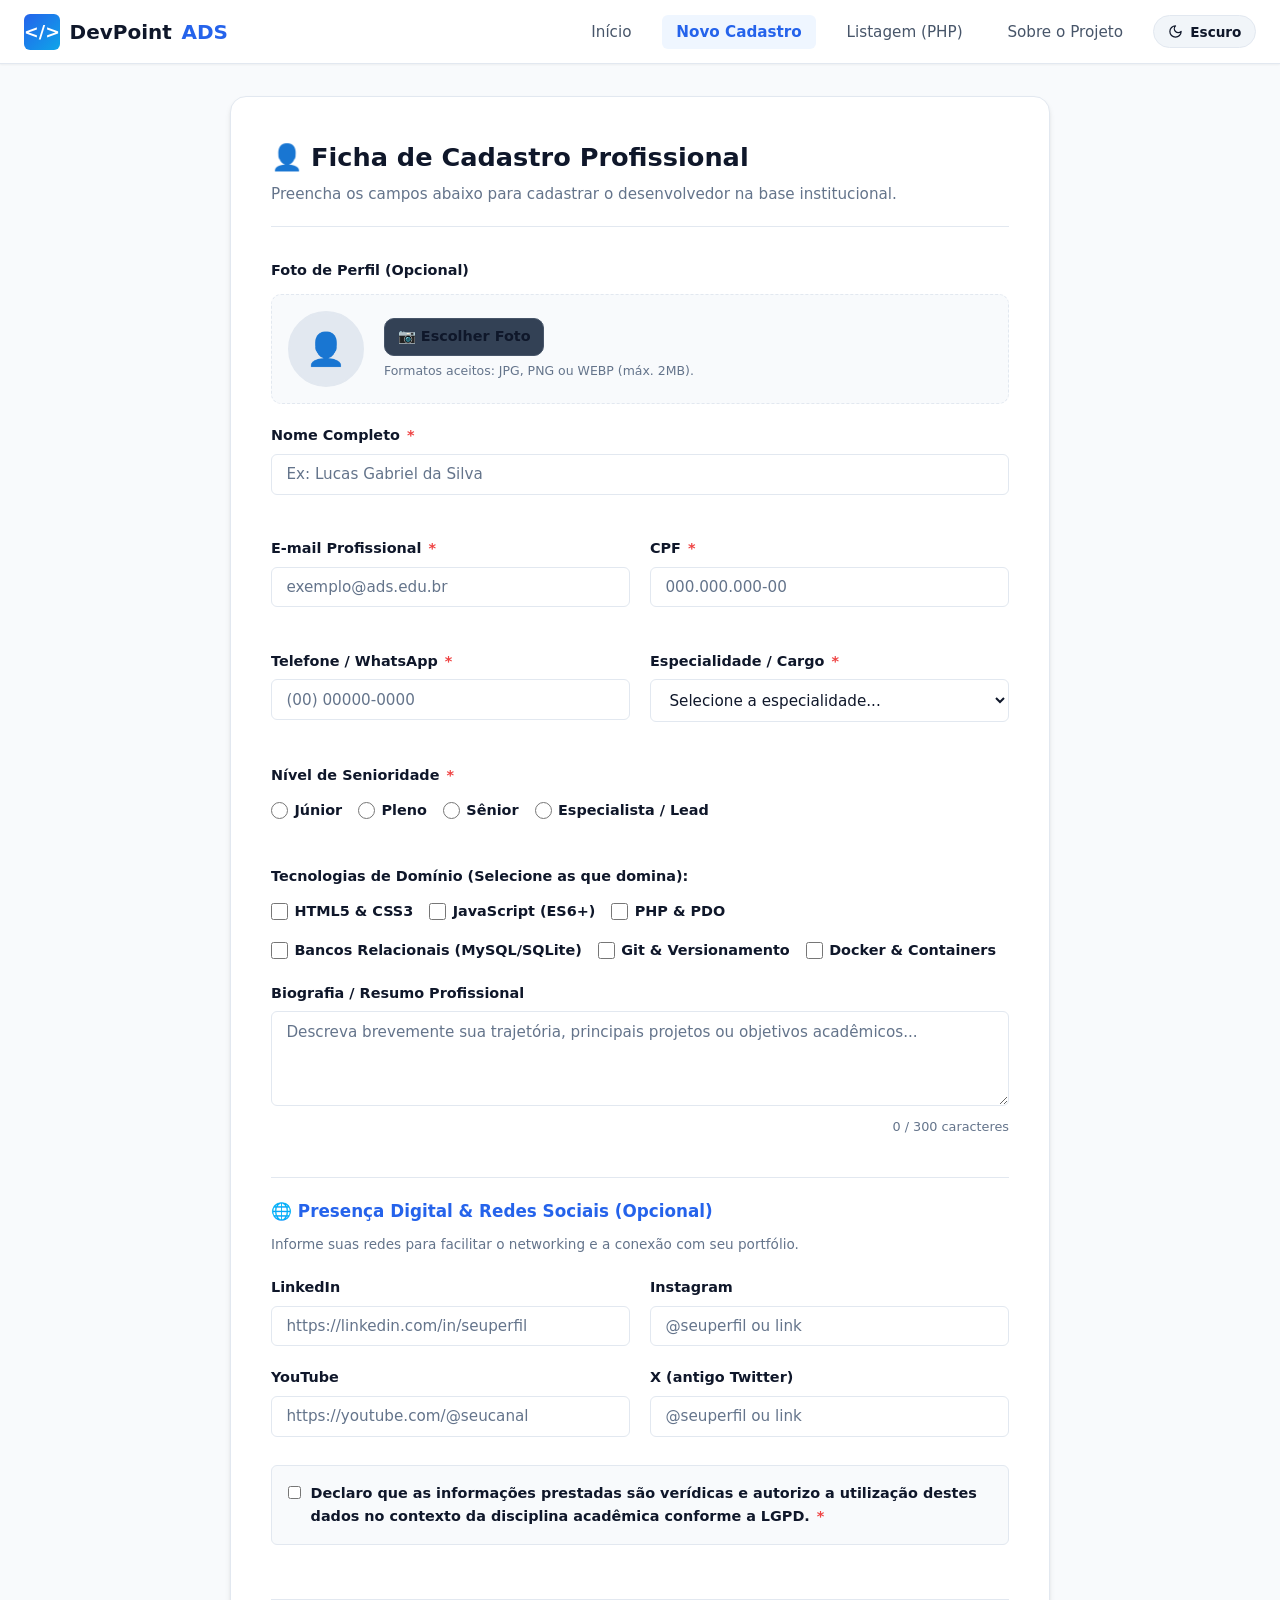
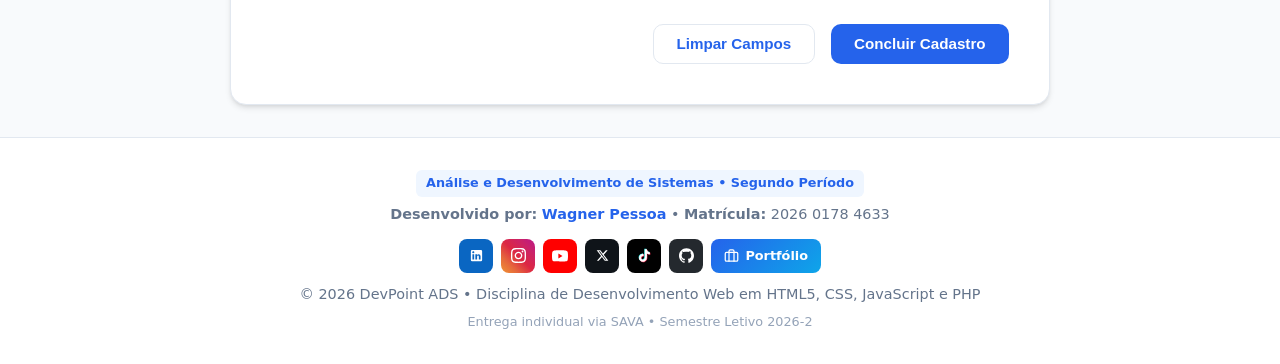
==== commit a88270b5: "feat: adicionar seção do Github" ====
--- a/Introducao_Programacao_De_Computadores/Desenv. Web em Html5, Css, Javascript e Php/cadastro.html
+++ b/Introducao_Programacao_De_Computadores/Desenv. Web em Html5, Css, Javascript e Php/cadastro.html
@@ -245,6 +245,9 @@
                         <path fill="#FFFFFF" d="M19.59 6.69a4.83 4.83 0 0 1-3.77-4.25V2h-3.45v13.67a2.89 2.89 0 0 1-5.2 1.74 2.89 2.89 0 0 1 2.31-4.64 2.93 2.93 0 0 1 .88.13V9.4a6.84 6.84 0 0 0-1-.05A6.33 6.33 0 0 0 5 20.1a6.34 6.34 0 0 0 10.86-4.43v-7a8.16 8.16 0 0 0 4.77 1.52v-3.4a4.85 4.85 0 0 1-1-.1z"/>
                     </svg>
                 </a>
+                <a href="https://github.com/WagnerPessoaDEV" target="_blank" rel="noopener noreferrer" class="social-btn social-btn-github" title="GitHub">
+                    <svg viewBox="0 0 24 24" width="15" height="15" fill="currentColor" aria-hidden="true"><path d="M12 .297c-6.63 0-12 5.373-12 12 0 5.303 3.438 9.8 8.205 11.385.6.113.82-.258.82-.577 0-.285-.01-1.04-.015-2.04-3.338.724-4.042-1.61-4.042-1.61C4.422 18.07 3.633 17.7 3.633 17.7c-1.087-.744.084-.729.084-.729 1.205.084 1.838 1.236 1.838 1.236 1.07 1.835 2.809 1.305 3.495.998.108-.776.417-1.305.76-1.605-2.665-.3-5.466-1.332-5.466-5.93 0-1.31.465-2.38 1.235-3.22-.135-.303-.54-1.523.105-3.176 0 0 1.005-.322 3.3 1.23.96-.267 1.98-.399 3-.405 1.02.006 2.04.138 3 .405 2.28-1.552 3.285-1.23 3.285-1.23.645 1.653.24 2.873.12 3.176.765.84 1.23 1.91 1.23 3.22 0 4.61-2.805 5.625-5.475 5.92.42.36.81 1.096.81 2.22 0 1.606-.015 2.896-.015 3.286 0 .315.21.69.825.57C20.565 22.092 24 17.592 24 12.297c0-6.627-5.373-12-12-12"/></svg>
+                </a>
                 <a href="https://wagnerpessoa.me" target="_blank" rel="noopener noreferrer" class="social-btn social-btn-portfolio" title="Meu Portfólio">
                     <svg viewBox="0 0 24 24" width="15" height="15" fill="none" stroke="currentColor" stroke-width="2" stroke-linecap="round" stroke-linejoin="round" aria-hidden="true"><rect width="20" height="14" x="2" y="7" rx="2" ry="2"/><path d="M16 21V5a2 2 0 0 0-2-2h-4a2 2 0 0 0-2 2v16"/></svg>
                     <span>Portfólio</span>
--- a/Introducao_Programacao_De_Computadores/Desenv. Web em Html5, Css, Javascript e Php/css/style.css
+++ b/Introducao_Programacao_De_Computadores/Desenv. Web em Html5, Css, Javascript e Php/css/style.css
@@ -652,6 +652,11 @@
   color: #ffffff;
 }
 
+.social-btn-github {
+  background-color: #24292e;
+  color: #ffffff;
+}
+
 .social-btn-portfolio {
   background: linear-gradient(135deg, var(--primary), var(--accent));
   color: #ffffff;
@@ -665,7 +670,8 @@
 }
 
 [data-theme="dark"] .social-btn-x,
-[data-theme="dark"] .social-btn-tiktok {
+[data-theme="dark"] .social-btn-tiktok,
+[data-theme="dark"] .social-btn-github {
   box-shadow: inset 0 0 0 1px rgba(255, 255, 255, 0.18);
 }
 
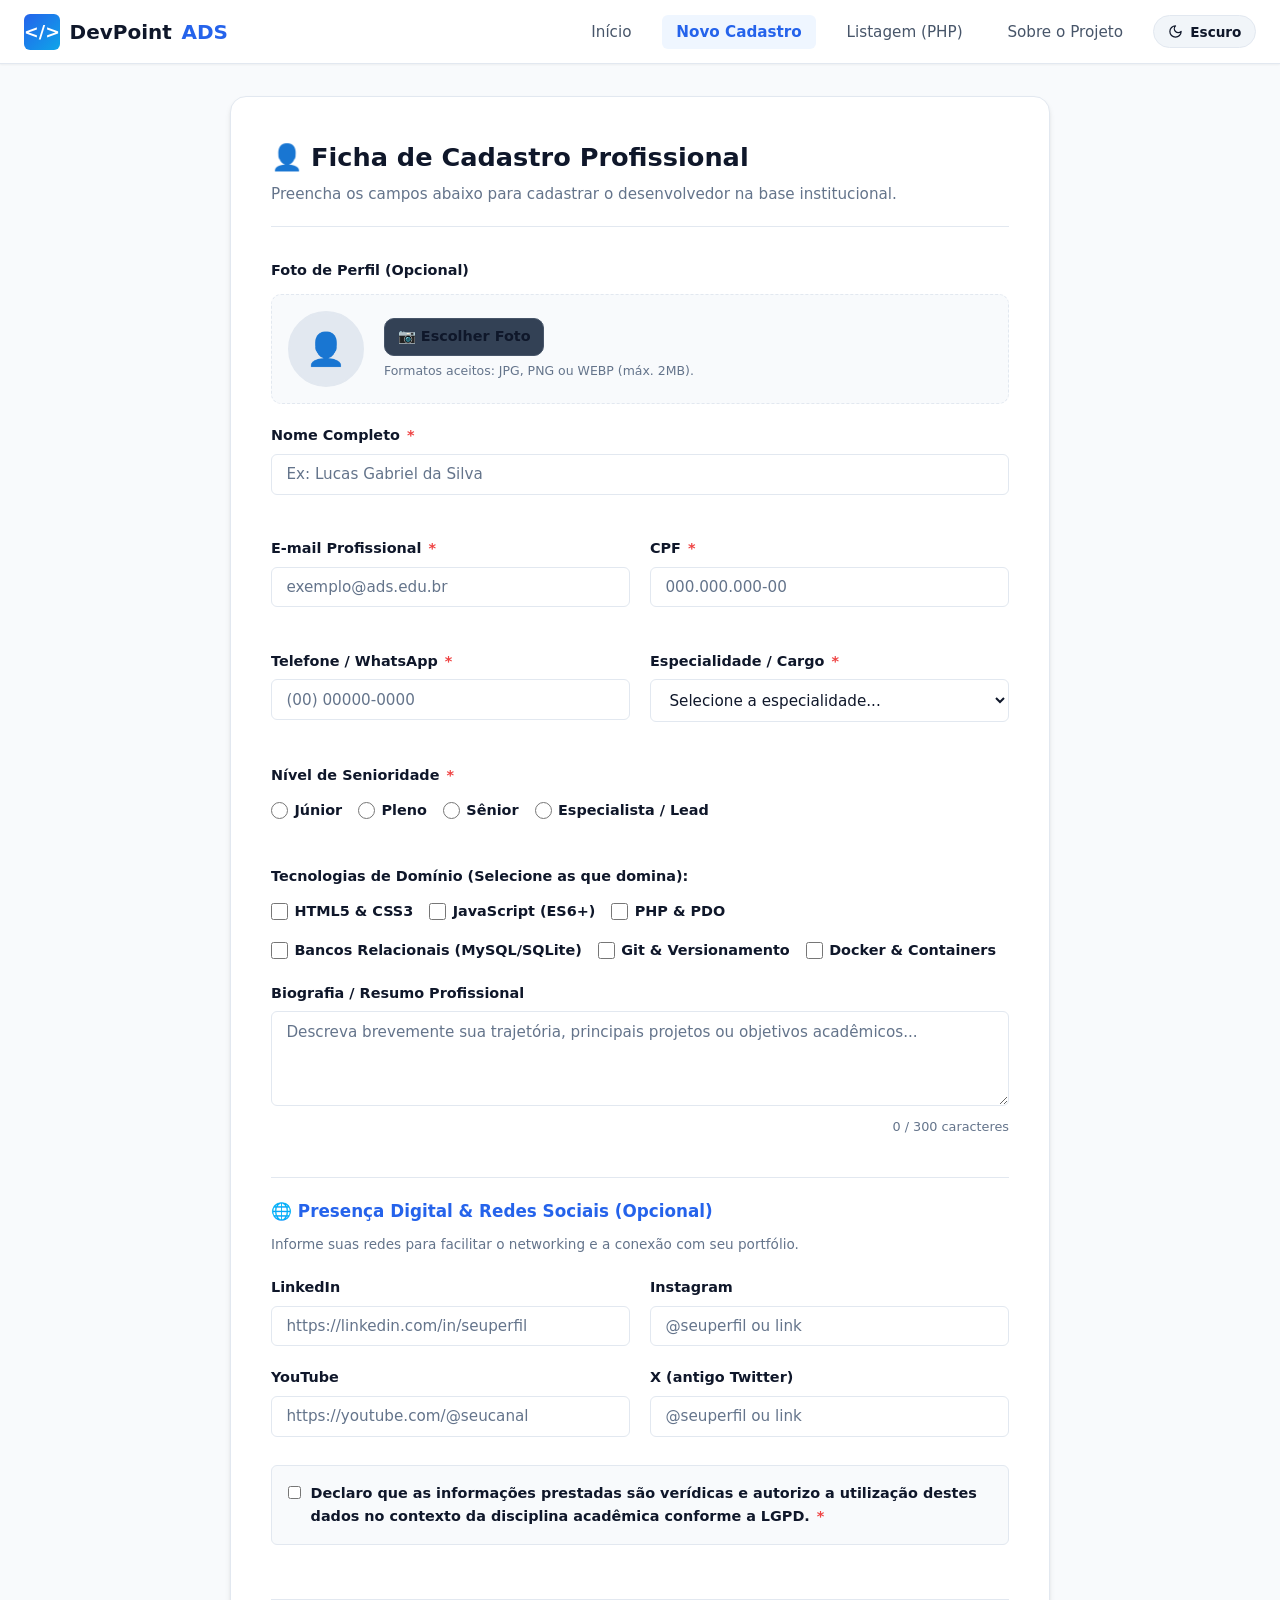
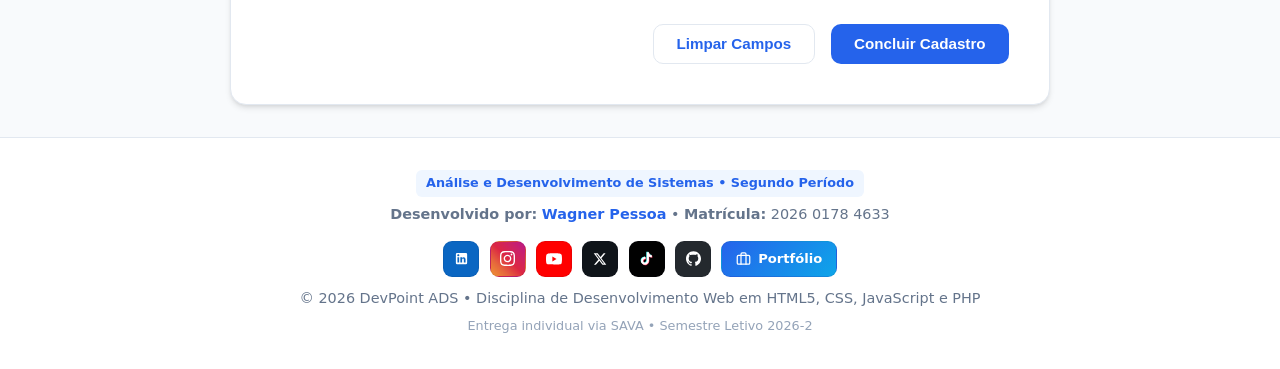
==== commit caabf61d: "style: atualiza espaçamento dos ícones de redes sociais no rodapé" ====
--- a/Introducao_Programacao_De_Computadores/Desenv. Web em Html5, Css, Javascript e Php/cadastro.html
+++ b/Introducao_Programacao_De_Computadores/Desenv. Web em Html5, Css, Javascript e Php/cadastro.html
@@ -236,7 +236,7 @@
                     <svg viewBox="0 0 24 24" width="16" height="16" fill="currentColor" aria-hidden="true"><path d="M23.498 6.186a3.016 3.016 0 0 0-2.122-2.136C19.505 3.545 12 3.545 12 3.545s-7.505 0-9.377.505A3.017 3.017 0 0 0 .502 6.186C0 8.07 0 12 0 12s0 3.93.502 5.814a3.016 3.016 0 0 0 2.122 2.136c1.871.505 9.376.505 9.376.505s7.505 0 9.377-.505a3.015 3.015 0 0 0 2.122-2.136C24 15.93 24 12 24 12s0-3.93-.502-5.814zM9.545 15.568V8.432L15.818 12l-6.273 3.568z"/></svg>
                 </a>
                 <a href="https://x.com/WagnerPessoaDEV" target="_blank" rel="noopener noreferrer" class="social-btn social-btn-x" title="X (Twitter)">
-                    <svg viewBox="0 0 24 24" width="13" height="13" fill="currentColor" aria-hidden="true"><path d="M18.244 2.25h3.308l-7.227 8.26 8.502 11.24H16.17l-5.214-6.817L4.99 21.75H1.68l7.73-8.835L1.254 2.25H8.08l4.713 6.231zm-1.161 17.52h1.833L7.084 4.126H5.117z"/></svg>
+                    <svg viewBox="0 0 24 24" width="14" height="14" fill="currentColor" aria-hidden="true"><path d="M18.244 2.25h3.308l-7.227 8.26 8.502 11.24H16.17l-5.214-6.817L4.99 21.75H1.68l7.73-8.835L1.254 2.25H8.08l4.713 6.231zm-1.161 17.52h1.833L7.084 4.126H5.117z"/></svg>
                 </a>
                 <a href="https://www.tiktok.com/@wagnerpessoadev" target="_blank" rel="noopener noreferrer" class="social-btn social-btn-tiktok" title="TikTok">
                     <svg viewBox="0 0 24 24" width="15" height="15" aria-hidden="true">
--- a/Introducao_Programacao_De_Computadores/Desenv. Web em Html5, Css, Javascript e Php/css/style.css
+++ b/Introducao_Programacao_De_Computadores/Desenv. Web em Html5, Css, Javascript e Php/css/style.css
@@ -621,10 +621,11 @@
 }
 
 .footer-socials .social-btn {
-  width: 34px;
-  height: 34px;
+  width: 36px;
+  height: 36px;
   padding: 0;
-  border-radius: 8px;
+  border-radius: 9px;
+  border: 1px solid rgba(15, 23, 42, 0.08);
 }
 
 .social-btn-linkedin {
@@ -664,15 +665,23 @@
 
 .footer-socials .social-btn-portfolio {
   width: auto;
-  padding: 0 0.8rem;
-  gap: 0.4rem;
-  font-size: 0.8rem;
-}
-
-[data-theme="dark"] .social-btn-x,
-[data-theme="dark"] .social-btn-tiktok,
-[data-theme="dark"] .social-btn-github {
-  box-shadow: inset 0 0 0 1px rgba(255, 255, 255, 0.18);
+  height: 36px;
+  padding: 0 0.85rem;
+  gap: 0.45rem;
+  font-size: 0.82rem;
+}
+
+[data-theme="dark"] .footer-socials .social-btn,
+[data-theme="dark"] .author-socials .social-btn {
+  border: 1px solid rgba(255, 255, 255, 0.16);
+}
+
+[data-theme="dark"] .social-btn-x {
+  background-color: #161b22;
+}
+
+[data-theme="dark"] .social-btn-tiktok {
+  background-color: #111318;
 }
 
 .social-btn:hover {
@@ -1067,9 +1076,10 @@
 .footer-socials {
   display: flex;
   justify-content: center;
-  gap: 0.5rem;
-  margin-top: 0.4rem;
-  margin-bottom: 0.2rem;
+  align-items: center;
+  gap: 0.65rem;
+  margin-top: 0.5rem;
+  margin-bottom: 0.25rem;
   flex-wrap: wrap;
 }
 
